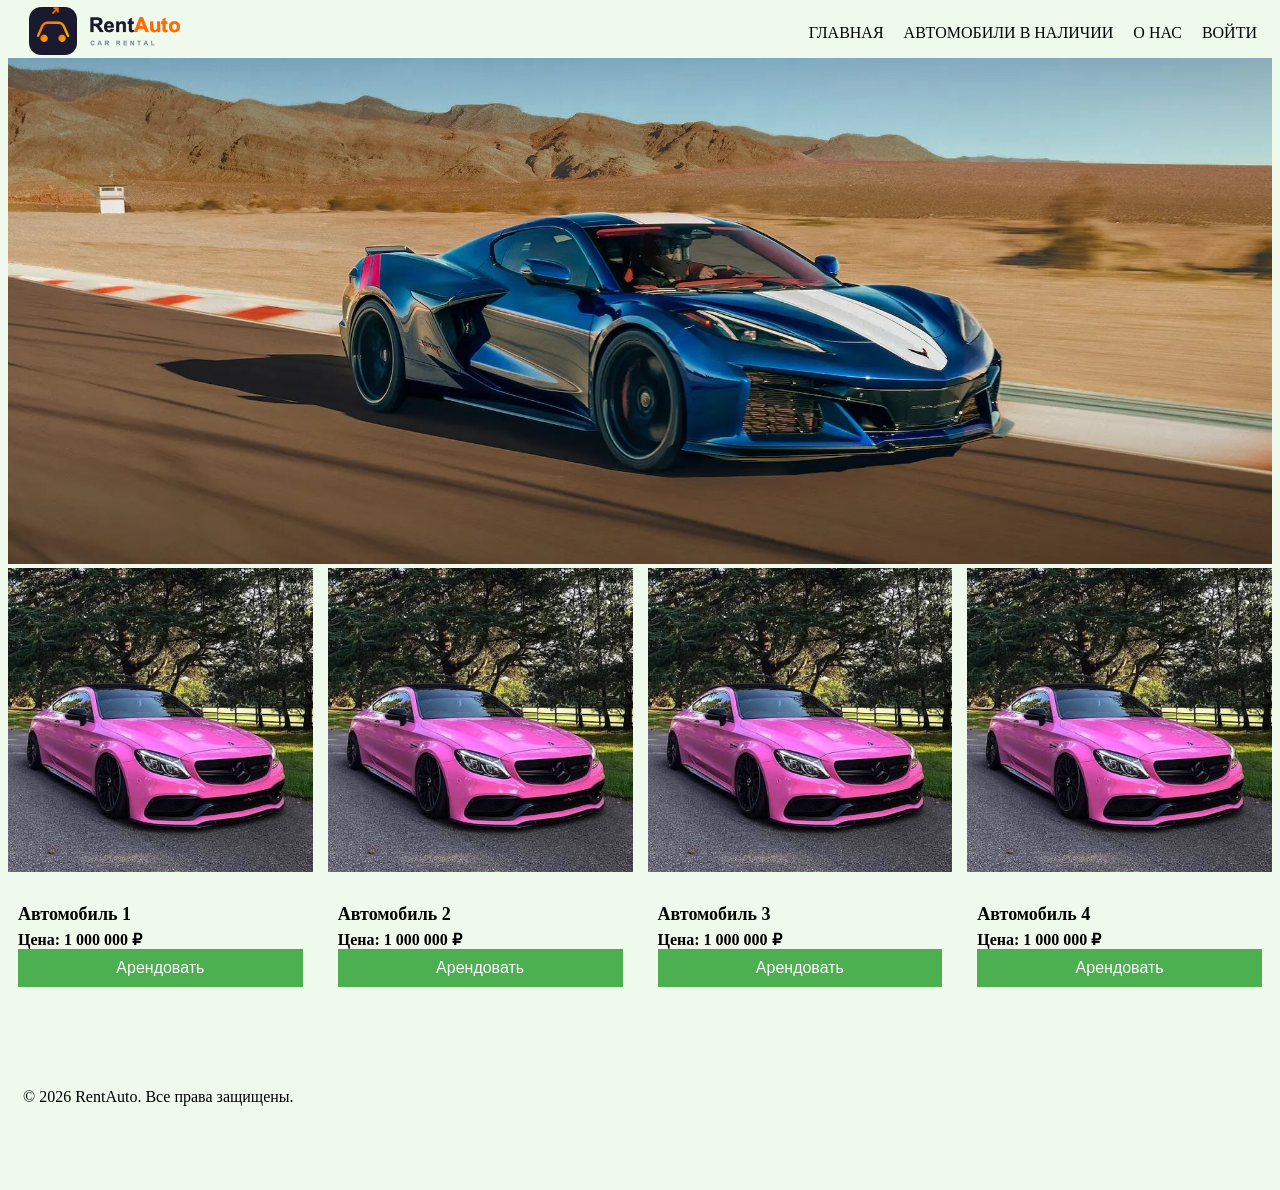
==== index.html @ e9986585 "first commit" ====
<!DOCTYPE html>
<html lang="en">

<head>
    <meta charset="UTF-8">
    <meta name="viewport" content="width=device-width, initial-scale=1.0">
    <title>AutoTrade</title>
    <link rel="stylesheet" href="css/style.css">
</head>

<body>
    <header>
        <a href="index.html">
            <img src="img/logo.webp" alt="Логотип" class="logo">
        </a>
        <nav>
            <ul class="menu-container">
                <li><a href="index.html">Главная</a></li>
                <li><a href="inventory.html">Автомобили в наличии</a></li>
                <li><a href="about.html">О нас</a></li>
                <li><a href="login.html">Войти</a></li>
            </ul>
        </nav>
    </header>
    <main>
        <section class="banner">
            <img src="img/banner.webp" alt="Баннер" >
        </section>
        <section class ="products-container">
            <div class="product">
                <img src="img/avto.jpeg" alt="Автомобиль 1">
                <div class ="info-products">
                    <h3>Автомобиль 1</h3>
                    <div class="price">Цена: 1 000 000 ₽</div>
                    <div>
                        <button class="buy-button">Арендовать</button>
                    </div>
                </div>
            </div>
            <div class="product">
                <img src="img/avto.jpeg" alt="Автомобиль 1">
                <div class ="info-products">
                    <h3>Автомобиль 2</h3>
                    <div class="price">Цена: 1 000 000 ₽</div>
                    <div>
                        <button class="buy-button">Арендовать</button>
                    </div>
                </div>
            </div>
            <div class="product">
                <img src="img/avto.jpeg" alt="Автомобиль 1">
                <div class ="info-products">
                    <h3>Автомобиль 3</h3>
                    <div class="price">Цена: 1 000 000 ₽</div>
                    <div>
                        <button class="buy-button">Арендовать</button>
                    </div>
                </div>
            </div>
            <div class="product">
                <img src="img/avto.jpeg" alt="Автомобиль 1">
                <div class ="info-products">
                    <h3>Автомобиль 4</h3>
                    <div class="price">Цена: 1 000 000 ₽</div>
                    <div>
                        <button class="buy-button">Арендовать</button>
                    </div>
                </div>
            </div>
            </div>
        </div>
        </section>
    </main>
    <footer>
        <p>&copy; 2026 RentAuto. Все права защищены.</p>
    </footer>
</body>

</html>
---- css/style.css ----
body{
    background-color: #effaec;
}
.menu-container{
    display: flex;
    list-style: none;
    gap: 20px;
}
.menu-container li a{
    text-decoration: none;
    text-transform: uppercase;
    color: #000;
}
header{
    display: flex;
    justify-content: space-between;
    align-items: center;
    padding: 15px;
    height: 20px;
}
header .logo{
    width: 240px;
}
.products-container{
    display: grid;
    grid-template-columns: repeat(4,1fr);
    gap: 15px;
    
}
.products-container .product{
    border-radius: var(--border);
}
.products-container .product .info-products{
    padding: 10px;

}
.products-container .product .info-products h3{
    font-size: 18px;
    margin-bottom: 5px;
}
.products-container .product .info-products .price{
    font-weight: bold;
}
.products-container .product .info-products .buy-button{
    width: 100%;
    background-color: #4CAF50;
    color: white;
    border: none;
    padding: 10px 20px;
    text-align: center;
    text-decoration: none;
    display: inline-block;
    font-size: 16px;
    cursor: pointer;
}
.products-container .product img{
    width: 100%;
}
.banner img{
    width: 100%;
}
.products{
    display: grid;
}
form{
    display: flex;
    justify-content: center;
}
.login-container{
    display: flex;
    flex-direction: column;
    justify-content: center;
    gap: 20px;
    height: 75vh;

}

.login-container h2 {
    text-align: center;
}

.login-container input {
    box-sizing: border-box;
    width: 100%;
    padding: 12px 14px;
    border: 1px solid #cbd9c9;
    border-radius: 8px;
    font: inherit;
}

.login-container .submit-button {
    display: flex;
    justify-content: center;
}

footer{
    display: flex;
    justify-content: space-between;
    padding: 60px 15px;
    margin-top: 15px;
}
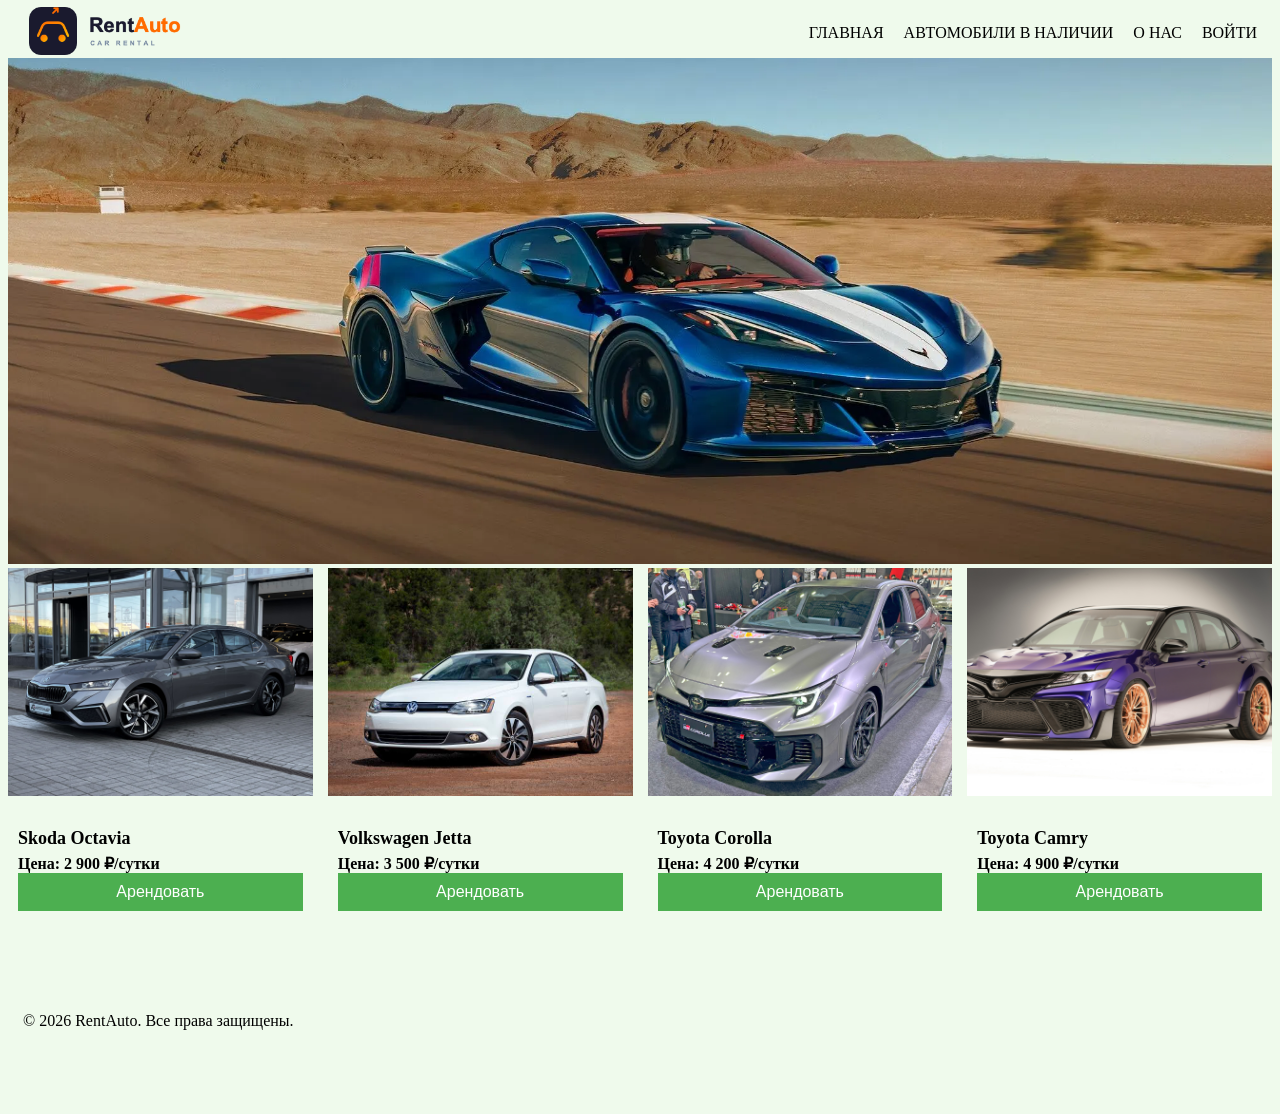
==== commit 4f41bdbc: "added by inventory and about" ====
--- a/index.html
+++ b/index.html
@@ -24,51 +24,49 @@
     </header>
     <main>
         <section class="banner">
-            <img src="img/banner.webp" alt="Баннер" >
+            <img src="img/banner.webp" alt="Баннер">
         </section>
-        <section class ="products-container">
+        <section class="products-container">
             <div class="product">
-                <img src="img/avto.jpeg" alt="Автомобиль 1">
-                <div class ="info-products">
-                    <h3>Автомобиль 1</h3>
-                    <div class="price">Цена: 1 000 000 ₽</div>
+                <img src="img/octavia.jpg" alt="Skoda Octavia">
+                <div class="info-products">
+                    <h3>Skoda Octavia</h3>
+                    <div class="price">Цена: 2 900 ₽/сутки</div>
                     <div>
                         <button class="buy-button">Арендовать</button>
                     </div>
                 </div>
             </div>
             <div class="product">
-                <img src="img/avto.jpeg" alt="Автомобиль 1">
-                <div class ="info-products">
-                    <h3>Автомобиль 2</h3>
-                    <div class="price">Цена: 1 000 000 ₽</div>
+                <img src="img/jetta.jpeg" alt="Volkswagen Jetta">
+                <div class="info-products">
+                    <h3>Volkswagen Jetta</h3>
+                    <div class="price">Цена: 3 500 ₽/сутки</div>
                     <div>
                         <button class="buy-button">Арендовать</button>
                     </div>
                 </div>
             </div>
             <div class="product">
-                <img src="img/avto.jpeg" alt="Автомобиль 1">
-                <div class ="info-products">
-                    <h3>Автомобиль 3</h3>
-                    <div class="price">Цена: 1 000 000 ₽</div>
+                <img src="img/corolla.jpg" alt="Toyota Corolla">
+                <div class="info-products">
+                    <h3>Toyota Corolla</h3>
+                    <div class="price">Цена: 4 200 ₽/сутки</div>
                     <div>
                         <button class="buy-button">Арендовать</button>
                     </div>
                 </div>
             </div>
             <div class="product">
-                <img src="img/avto.jpeg" alt="Автомобиль 1">
-                <div class ="info-products">
-                    <h3>Автомобиль 4</h3>
-                    <div class="price">Цена: 1 000 000 ₽</div>
+                <img src="img/camry.jpg" alt="Toyota Camry">
+                <div class="info-products">
+                    <h3>Toyota Camry</h3>
+                    <div class="price">Цена: 4 900 ₽/сутки</div>
                     <div>
                         <button class="buy-button">Арендовать</button>
                     </div>
                 </div>
             </div>
-            </div>
-        </div>
         </section>
     </main>
     <footer>
@@ -76,4 +74,4 @@
     </footer>
 </body>
 
-</html>+</html>
--- a/css/style.css
+++ b/css/style.css
@@ -25,7 +25,6 @@
     display: grid;
     grid-template-columns: repeat(4,1fr);
     gap: 15px;
-    
 }
 .products-container .product{
     border-radius: var(--border);
@@ -92,6 +91,10 @@
     display: flex;
     justify-content: center;
 }
+.login-container button {
+    border: none;
+    background-color: #effaec;
+}
 
 footer{
     display: flex;
@@ -105,7 +108,141 @@
 
 
 
-
-
-
-
+.catalog-title{
+    margin: 24px 0;
+}
+.inventory-layout{
+    display: grid;
+    grid-template-columns: 230px minmax(0, 1fr);
+    align-items: start;
+    gap: 24px;
+}
+.catalog-filters{
+    padding: 18px;
+    background: #fff;
+    border: 1px solid #d9e8da;
+    border-radius: 10px;
+}
+.catalog-filters h2{
+    margin: 0 0 16px;
+}
+.catalog-filters fieldset{
+    display: grid;
+    gap: 10px;
+    margin: 0 0 18px;
+    padding: 0;
+    border: 0;
+}
+.catalog-filters legend{
+    margin-bottom: 10px;
+    font-weight: bold;
+}
+.catalog-filters label{
+    display: flex;
+    align-items: center;
+    gap: 8px;
+    cursor: pointer;
+}
+.catalog-filters input{
+    accent-color: #4CAF50;
+}
+.clear-filters,
+.sort-products{
+    width: 100%;
+    padding: 9px 12px;
+    border: 1px solid #4CAF50;
+    border-radius: 6px;
+    background: #fff;
+    color: #245a2a;
+    cursor: pointer;
+}
+.sort-products{
+    margin-bottom: 10px;
+}
+.inventory-layout .products-container{
+    grid-template-columns: repeat(4, minmax(0, 1fr));
+    gap: 15px;
+    margin: 0;
+}
+.inventory-layout .product .engine{
+    margin: 8px 0;
+}
+.inventory-layout .product[hidden]{
+    display: none;
+}
+.about-page{
+    max-width: 1200px;
+    margin: 0 auto;
+}
+.about-intro{
+    padding: 64px 24px;
+    text-align: center;
+    background: #e1f0df;
+    border-radius: 16px;
+}
+.about-eyebrow{
+    color: #397642;
+    font-weight: bold;
+    text-transform: uppercase;
+    letter-spacing: 0.08em;
+}
+.about-intro h1{
+    margin: 12px 0;
+    font-size: clamp(2rem, 5vw, 3.5rem);
+}
+.about-intro > p:not(.about-eyebrow){
+    max-width: 720px;
+    margin: 0 auto 24px;
+    line-height: 1.7;
+}
+.about-cta{
+    display: inline-block;
+    padding: 12px 20px;
+    border-radius: 6px;
+    background: #4CAF50;
+    color: white;
+    font-weight: bold;
+    text-decoration: none;
+}
+.about-section{
+    padding: 40px 0;
+}
+.about-cards{
+    display: grid;
+    grid-template-columns: repeat(3, minmax(0, 1fr));
+    gap: 18px;
+}
+.about-card{
+    padding: 22px;
+    border: 1px solid #d9e8da;
+    border-radius: 10px;
+    background: white;
+}
+.about-card h3{
+    margin-top: 0;
+}
+.about-card p,
+.about-how li{
+    line-height: 1.6;
+}
+.about-how{
+    display: grid;
+    grid-template-columns: 1fr 1fr;
+    align-items: center;
+    gap: 28px;
+    padding: 24px;
+    border-radius: 12px;
+    background: white;
+}
+.about-how img{
+    display: block;
+    width: 100%;
+    border-radius: 8px;
+}
+.about-how ol{
+    padding-left: 22px;
+}
+.about-text-link{
+    color: #267330;
+    font-weight: bold;
+}
